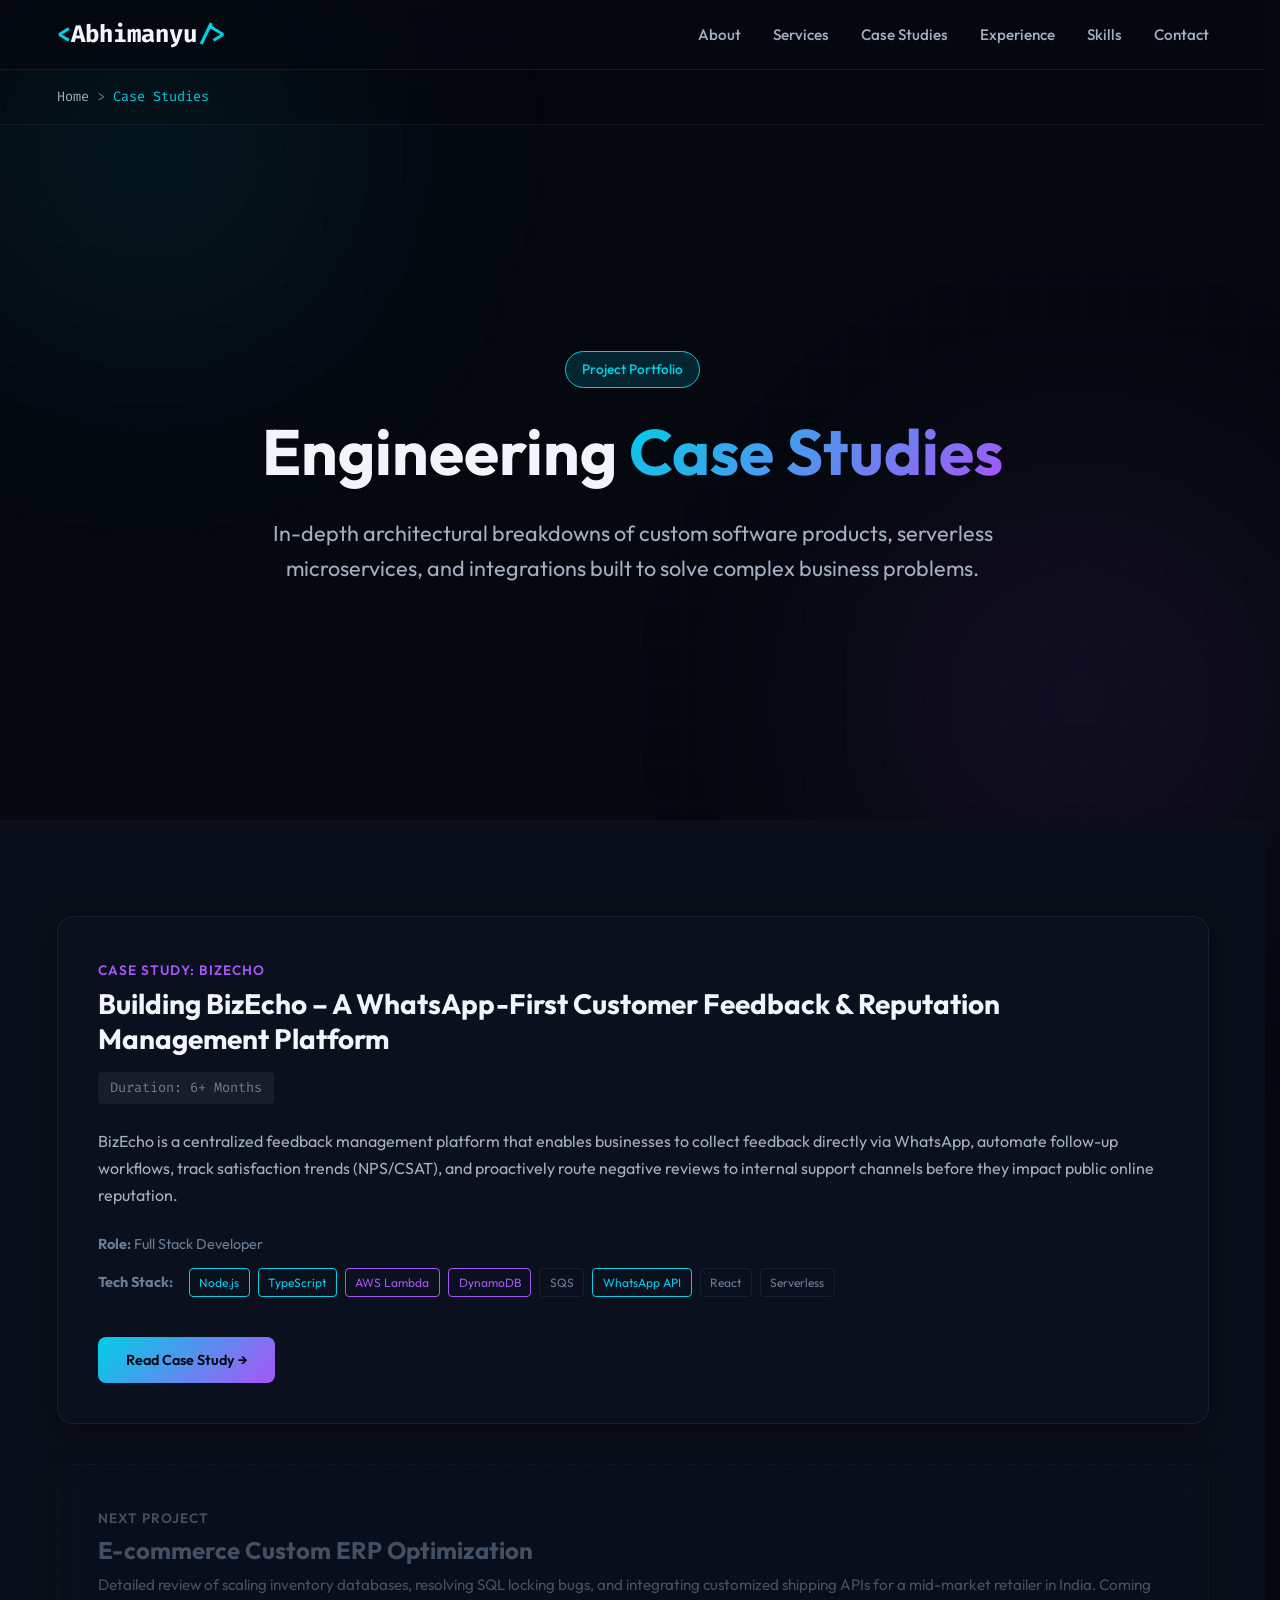
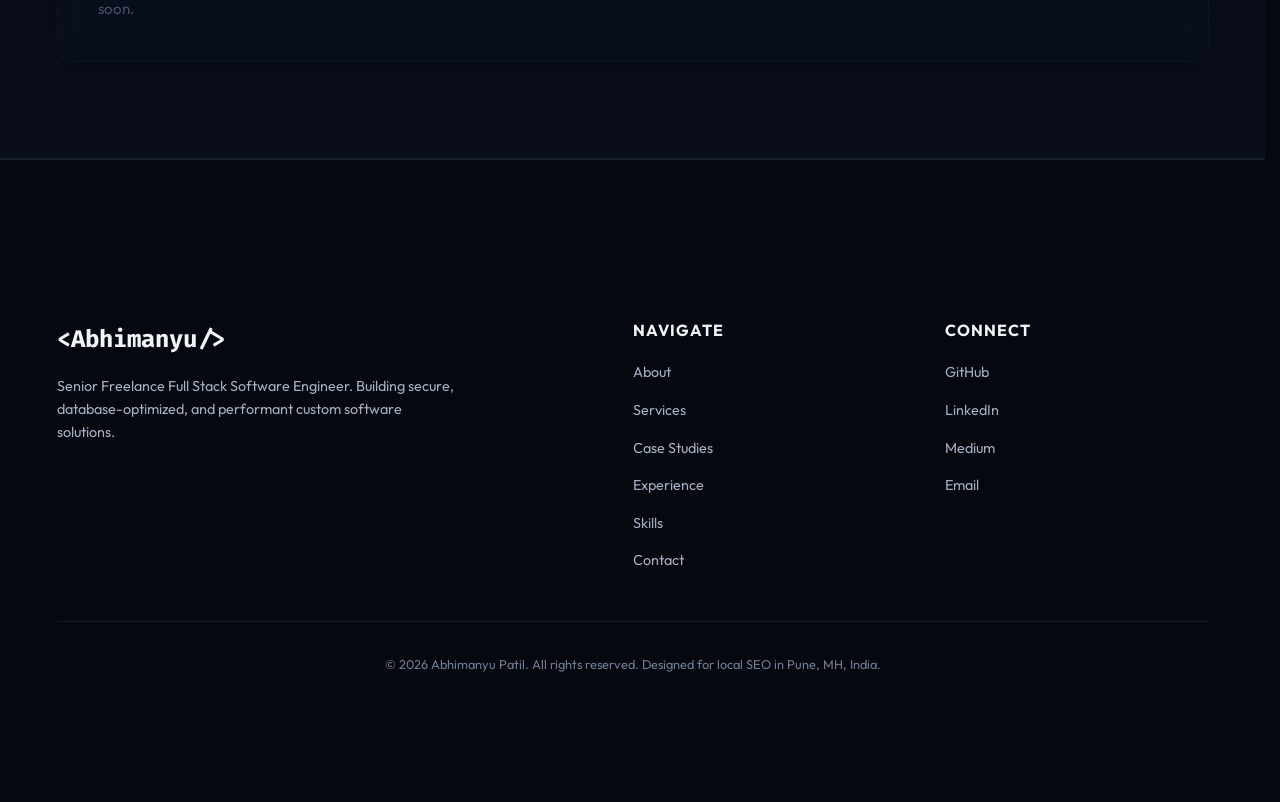
==== case-studies/index.html @ d4acd00a "feat: add BizEcho case study and React developer service subpage" ====
<!DOCTYPE html>
<html lang="en">
<head>
  <meta charset="UTF-8">
  <meta name="viewport" content="width=device-width, initial-scale=1.0">
  
  <!-- Primary SEO Meta Tags -->
  <title>Engineering Case Studies | Abhimanyu Patil - Full Stack Developer</title>
  <meta name="description" content="Explore real-world software engineering case studies. Learn how Abhimanyu Patil builds scalable serverless backends, WhatsApp integrations, and high-performance React frontends.">
  <meta name="keywords" content="full stack developer case studies, serverless backend case study, whatsapp api integration case study, Abhimanyu Patil">
  <meta name="author" content="Abhimanyu Patil">
  <meta name="robots" content="index, follow">
  <link rel="canonical" href="https://freelance.abhimanyupatil.com/case-studies/index.html">
  
  <!-- Open Graph / Facebook -->
  <meta property="og:type" content="website">
  <meta property="og:url" content="https://freelance.abhimanyupatil.com/case-studies/index.html">
  <meta property="og:title" content="Engineering Case Studies | Abhimanyu Patil">
  <meta property="og:description" content="Explore real-world software engineering case studies. Learn how Abhimanyu Patil builds scalable serverless backends, WhatsApp integrations, and high-performance React frontends.">
  <meta property="og:image" content="https://freelance.abhimanyupatil.com/assets/og-image.jpg">

  <!-- Twitter -->
  <meta property="twitter:card" content="summary_large_image">
  <meta property="twitter:url" content="https://freelance.abhimanyupatil.com/case-studies/index.html">
  <meta property="twitter:title" content="Engineering Case Studies | Abhimanyu Patil">
  <meta property="twitter:description" content="Explore real-world software engineering case studies. Learn how Abhimanyu Patil builds scalable serverless backends, WhatsApp integrations, and high-performance React frontends.">
  <meta property="twitter:image" content="https://freelance.abhimanyupatil.com/assets/og-image.jpg">

  <!-- Favicon -->
  <link rel="icon" type="image/svg+xml" href="data:image/svg+xml,<svg xmlns=%22http://www.w3.org/2000/svg%22 viewBox=%220 0 100 100%22><text y=%22.9em%22 font-size=%2290%22>⚡</text></svg>">
  
  <!-- Google Fonts -->
  <link rel="preconnect" href="https://fonts.googleapis.com">
  <link rel="preconnect" href="https://fonts.gstatic.com" crossorigin>
  <link href="https://fonts.googleapis.com/css2?family=Fira+Code:wght@400;500;700&family=Outfit:wght@300;400;500;600;700;800&display=swap" rel="stylesheet">
  
  <!-- Stylesheet (Relative to parent folder) -->
  <link rel="stylesheet" href="../index.css">
</head>
<body>
  <!-- Ambient background glow effects -->
  <div class="ambient-glow glow-1"></div>
  <div class="ambient-glow glow-2"></div>
  <div class="grid-overlay"></div>

  <!-- Navigation Bar -->
  <header class="navbar">
    <div class="navbar-container">
      <a href="../index.html" class="logo">
        <span class="logo-bracket">&lt;</span>Abhimanyu<span class="logo-bracket">/&gt;</span>
      </a>
      <nav>
        <ul class="nav-links">
          <li><a href="../index.html#about">About</a></li>
          <li><a href="../index.html#services">Services</a></li>
          <li><a href="index.html" class="active">Case Studies</a></li>
          <li><a href="../index.html#experience">Experience</a></li>
          <li><a href="../index.html#skills">Skills</a></li>
          <li><a href="../index.html#contact">Contact</a></li>
        </ul>
      </nav>
      <!-- Mobile menu trigger -->
      <button class="mobile-menu-btn" id="mobile-menu-toggle" aria-label="Toggle Menu" aria-expanded="false">
        <span class="bar"></span>
        <span class="bar"></span>
        <span class="bar"></span>
      </button>
    </div>
  </header>

  <!-- Mobile Menu Overlay -->
  <div id="nav-menu" class="mobile-nav">
    <button class="mobile-nav-close" id="mobile-menu-close" aria-label="Close Menu">&times;</button>
    <ul class="mobile-nav-links">
      <li><a href="../index.html#about">About</a></li>
      <li><a href="../index.html#services">Services</a></li>
      <li><a href="index.html">Case Studies</a></li>
      <li><a href="../index.html#experience">Experience</a></li>
      <li><a href="../index.html#skills">Skills</a></li>
      <li><a href="../index.html#contact">Contact</a></li>
    </ul>
  </div>

  <main>
    <!-- Visual Breadcrumb Navigation Trail -->
    <div class="breadcrumb-container" style="background-color: rgba(0,0,0,0.15); border-bottom: 1px solid var(--border-color);">
      <div class="section-container" style="padding-block: 1rem;">
        <nav aria-label="Breadcrumb" class="breadcrumb">
          <ol style="list-style: none; display: flex; gap: 0.5rem; font-size: 0.85rem; color: var(--text-muted); font-family: var(--font-mono); margin: 0; padding: 0;">
            <li><a href="../index.html" style="color: var(--text-secondary); text-decoration: none; transition: color 0.2s;">Home</a></li>
            <li><span style="color: var(--text-muted);">&gt;</span></li>
            <li><span style="color: var(--neon-cyan);">Case Studies</span></li>
          </ol>
        </nav>
      </div>
    </div>

    <!-- Case Studies Hero Section -->
    <section class="hero-section">
      <div class="section-container" style="padding-block: 4rem 2rem;">
        <div class="hero-badge">Project Portfolio</div>
        <h1 class="hero-title">
          Engineering <span class="highlight">Case Studies</span>
        </h1>
        <p class="hero-subtitle">
          In-depth architectural breakdowns of custom software products, serverless microservices, and integrations built to solve complex business problems.
        </p>
      </div>
    </section>

    <!-- Case Studies Grid Section -->
    <section class="experience-section" style="padding-block-start: 0;">
      <div class="section-container">
        <div style="display: grid; grid-template-columns: 1fr; gap: 2.5rem;">
          
          <!-- BizEcho Case Study Tile -->
          <div class="glass-card" style="display: flex; flex-direction: column; gap: 1.5rem; text-align: left; padding: 2.5rem;">
            <div style="display: flex; justify-content: space-between; align-items: flex-start; flex-wrap: wrap; gap: 1rem;">
              <div>
                <span class="section-badge" style="letter-spacing: 1px;">Case Study: BizEcho</span>
                <h2 style="font-size: 1.75rem; margin-top: 0.25rem;">
                  <a href="bizecho.html" style="color: var(--text-primary); text-decoration: none; transition: color 0.2s;" onmouseover="this.style.color='var(--neon-cyan)'" onmouseout="this.style.color='var(--text-primary)'">
                    Building BizEcho – A WhatsApp-First Customer Feedback & Reputation Management Platform
                  </a>
                </h2>
              </div>
              <span class="timeline-duration" style="background-color: rgba(255,255,255,0.05); padding: 0.3rem 0.75rem; border-radius: 4px; font-family: var(--font-mono); font-size: 0.85rem; color: var(--text-muted);">
                Duration: 6+ Months
              </span>
            </div>
            
            <p style="color: var(--text-secondary); line-height: 1.7;">
              BizEcho is a centralized feedback management platform that enables businesses to collect feedback directly via WhatsApp, automate follow-up workflows, track satisfaction trends (NPS/CSAT), and proactively route negative reviews to internal support channels before they impact public online reputation.
            </p>
            
            <div style="display: flex; flex-direction: column; gap: 0.75rem;">
              <div style="font-size: 0.9rem; color: var(--text-muted);">
                <strong>Role:</strong> Full Stack Developer
              </div>
              <div style="display: flex; gap: 0.5rem; flex-wrap: wrap; align-items: center;">
                <span style="font-size: 0.9rem; color: var(--text-muted); margin-right: 0.5rem;"><strong>Tech Stack:</strong></span>
                <span class="seo-tag-item" style="border-color: var(--neon-cyan); color: var(--neon-cyan);">Node.js</span>
                <span class="seo-tag-item" style="border-color: var(--neon-cyan); color: var(--neon-cyan);">TypeScript</span>
                <span class="seo-tag-item" style="border-color: var(--neon-purple); color: var(--neon-purple);">AWS Lambda</span>
                <span class="seo-tag-item" style="border-color: var(--neon-purple); color: var(--neon-purple);">DynamoDB</span>
                <span class="seo-tag-item">SQS</span>
                <span class="seo-tag-item" style="border-color: var(--neon-cyan); color: var(--neon-cyan);">WhatsApp API</span>
                <span class="seo-tag-item">React</span>
                <span class="seo-tag-item">Serverless</span>
              </div>
            </div>
            
            <div style="margin-top: 1rem;">
              <a href="bizecho.html" class="btn btn-primary" style="padding: 0.7rem 1.75rem; font-size: 0.9rem;">
                Read Case Study &rarr;
              </a>
            </div>
          </div>

          <!-- Placeholder for Future Case Study -->
          <div class="glass-card" style="opacity: 0.6; text-align: left; padding: 2.5rem; border-style: dashed;">
            <span class="section-badge" style="letter-spacing: 1px; color: var(--text-muted);">Next Project</span>
            <h3 style="font-size: 1.5rem; margin-top: 0.25rem; color: var(--text-muted);">E-commerce Custom ERP Optimization</h3>
            <p style="color: var(--text-muted); margin-top: 0.5rem; font-size: 0.95rem;">
              Detailed review of scaling inventory databases, resolving SQL locking bugs, and integrating customized shipping APIs for a mid-market retailer in India. Coming soon.
            </p>
          </div>

        </div>
      </div>
    </section>
  </main>

  <!-- Footer -->
  <footer class="footer">
    <div class="section-container">
      <div class="footer-grid">
        <div class="footer-brand">
          <span class="logo">&lt;Abhimanyu/&gt;</span>
          <p>Senior Freelance Full Stack Software Engineer. Building secure, database-optimized, and performant custom software solutions.</p>
        </div>
        <div class="footer-links">
          <h4>Navigate</h4>
          <ul>
            <li><a href="../index.html#about">About</a></li>
            <li><a href="../index.html#services">Services</a></li>
            <li><a href="index.html">Case Studies</a></li>
            <li><a href="../index.html#experience">Experience</a></li>
            <li><a href="../index.html#skills">Skills</a></li>
            <li><a href="../index.html#contact">Contact</a></li>
          </ul>
        </div>
        <div class="footer-socials">
          <h4>Connect</h4>
          <ul>
            <li><a href="https://github.com/abhimanyuPatil/" target="_blank" rel="noopener noreferrer">GitHub</a></li>
            <li><a href="https://www.linkedin.com/in/abhimanyu-patil91/" target="_blank" rel="noopener noreferrer">LinkedIn</a></li>
            <li><a href="https://medium.com/@abhimanyu.patil" target="_blank" rel="noopener noreferrer">Medium</a></li>
            <li><a href="mailto:abhimanyu.patil39@gmail.com">Email</a></li>
          </ul>
        </div>
      </div>
      <div class="footer-bottom">
        <p>&copy; 2026 Abhimanyu Patil. All rights reserved. Designed for local SEO in Pune, MH, India.</p>
      </div>
    </div>
  </footer>

  <!-- Script file (Relative to parent folder) -->
  <script src="../app.js"></script>
</body>
</html>
---- index.css ----
/* Core Design System & Theme Custom Properties */
:root {
  /* HSL Tailored Color Palette */
  --bg-dark: hsl(222, 47%, 4%);
  --bg-deep: hsl(222, 47%, 7%);
  --bg-card: hsla(223, 47%, 10%, 0.45);
  --bg-terminal: hsl(222, 50%, 5%);
  
  --text-primary: hsl(210, 40%, 96%);
  --text-secondary: hsl(215, 20%, 70%);
  --text-muted: hsl(215, 15%, 50%);
  
  --neon-cyan: hsl(186, 100%, 45%);
  --neon-cyan-glow: hsla(186, 100%, 45%, 0.15);
  --neon-purple: hsl(271, 91%, 65%);
  --neon-purple-glow: hsla(271, 91%, 65%, 0.15);
  
  --border-color: hsla(217, 30%, 30%, 0.3);
  --border-glow: hsla(186, 100%, 45%, 0.1);
  --border-hover: hsla(271, 91%, 65%, 0.3);

  /* Fonts */
  --font-sans: 'Outfit', -apple-system, BlinkMacSystemFont, "Segoe UI", Roboto, Helvetica, Arial, sans-serif;
  --font-mono: 'Fira Code', 'Courier New', Courier, monospace;
}

/* Theme Variant 1: Hacker Green */
[data-terminal-theme="hacker"] {
  --neon-cyan: hsl(120, 100%, 50%);
  --neon-cyan-glow: hsla(120, 100%, 50%, 0.15);
  --neon-purple: hsl(120, 80%, 60%);
  --neon-purple-glow: hsla(120, 80%, 60%, 0.15);
  --border-glow: hsla(120, 100%, 50%, 0.1);
  --border-hover: hsla(120, 100%, 50%, 0.4);
}

/* Theme Variant 2: Vaporwave / Cyberpunk */
[data-terminal-theme="cyberpunk"] {
  --neon-cyan: hsl(328, 100%, 54%);
  --neon-cyan-glow: hsla(328, 100%, 54%, 0.15);
  --neon-purple: hsl(180, 100%, 50%);
  --neon-purple-glow: hsla(180, 100%, 50%, 0.15);
  --border-glow: hsla(328, 100%, 54%, 0.15);
  --border-hover: hsla(180, 100%, 50%, 0.4);
}

/* Base Reset & Layout Stability */
*, *::before, *::after {
  box-sizing: border-box;
  margin: 0;
  padding: 0;
}

html {
  scroll-behavior: smooth;
  font-family: var(--font-sans);
  background-color: var(--bg-dark);
  color: var(--text-primary);
  scrollbar-gutter: stable; /* Prevent layout shift when scrollbars toggle */
}

body {
  min-block-size: 100dvb;
  overflow-x: hidden;
  position: relative;
  line-height: 1.6;
}

/* Ambient Background Animations */
.ambient-glow {
  position: fixed;
  border-radius: 50%;
  filter: blur(120px);
  z-index: -2;
  pointer-events: none;
}

.glow-1 {
  inline-size: 500px;
  block-size: 500px;
  background: radial-gradient(circle, var(--neon-cyan-glow) 0%, transparent 70%);
  top: -100px;
  left: -100px;
  animation: pulse-glow 10s infinite alternate ease-in-out;
}

.glow-2 {
  inline-size: 600px;
  block-size: 600px;
  background: radial-gradient(circle, var(--neon-purple-glow) 0%, transparent 70%);
  bottom: -100px;
  right: -100px;
  animation: pulse-glow 12s infinite alternate-reverse ease-in-out;
}

@keyframes pulse-glow {
  0% { transform: scale(1) translate(0, 0); opacity: 0.8; }
  100% { transform: scale(1.2) translate(50px, 30px); opacity: 1; }
}

.grid-overlay {
  position: fixed;
  inset: 0;
  background-image: 
    linear-gradient(to right, hsla(217, 30%, 30%, 0.05) 1px, transparent 1px),
    linear-gradient(to bottom, hsla(217, 30%, 30%, 0.05) 1px, transparent 1px);
  background-size: 40px 40px;
  z-index: -1;
  pointer-events: none;
}

/* Typography Utilities */
h1, h2, h3, h4 {
  font-weight: 700;
  line-height: 1.25;
  color: var(--text-primary);
}

p {
  color: var(--text-secondary);
}

.highlight {
  background: linear-gradient(135deg, var(--neon-cyan), var(--neon-purple));
  -webkit-background-clip: text;
  -webkit-text-fill-color: transparent;
  background-clip: text;
}

.visually-hidden {
  position: absolute;
  width: 1px;
  height: 1px;
  padding: 0;
  margin: -1px;
  overflow: hidden;
  clip: rect(0, 0, 0, 0);
  white-space: nowrap;
  border: 0;
}

/* Semantic Layout Containers */
.section-container {
  max-inline-size: 1200px;
  margin-inline: auto;
  padding-inline: 1.5rem;
  padding-block: 6rem;
}

.grid-2 {
  display: grid;
  grid-template-columns: 1fr;
  gap: 3rem;
  align-items: center;
}

@media (min-width: 768px) {
  .grid-2 {
    grid-template-columns: 1.2fr 0.8fr;
  }
}

/* Glassmorphism Styling System */
.glass-card {
  background: var(--bg-card);
  backdrop-filter: blur(16px);
  -webkit-backdrop-filter: blur(16px);
  border: 1px solid var(--border-color);
  border-radius: 16px;
  padding: 2rem;
  box-shadow: 0 8px 32px 0 rgba(0, 0, 0, 0.37);
  transition: border-color 0.3s ease, box-shadow 0.3s ease, transform 0.3s ease;
}

.glass-card:hover {
  border-color: var(--border-hover);
  box-shadow: 0 8px 32px 0 var(--border-glow);
}

/* Navigation Bar Styles */
.navbar {
  position: sticky;
  top: 0;
  inline-size: 100%;
  background: hsla(222, 47%, 4%, 0.8);
  backdrop-filter: blur(12px);
  -webkit-backdrop-filter: blur(12px);
  border-block-end: 1px solid var(--border-color);
  z-index: 100;
  block-size: 70px;
}

.navbar-container {
  max-inline-size: 1200px;
  margin-inline: auto;
  padding-inline: 1.5rem;
  display: flex;
  justify-content: space-between;
  align-items: center;
  block-size: 100%;
}

.logo {
  font-size: 1.5rem;
  font-weight: 700;
  text-decoration: none;
  color: var(--text-primary);
  font-family: var(--font-mono);
  display: flex;
  align-items: center;
}

.logo-bracket {
  color: var(--neon-cyan);
}

.nav-links {
  display: none;
  list-style: none;
  gap: 2rem;
}

.nav-links a {
  text-decoration: none;
  color: var(--text-secondary);
  font-size: 0.95rem;
  font-weight: 500;
  transition: color 0.2s ease;
}

.nav-links a:hover {
  color: var(--neon-cyan);
}

/* Navigation Popover Menu for Mobile */
.mobile-menu-btn {
  display: flex;
  flex-direction: column;
  justify-content: space-around;
  inline-size: 24px;
  block-size: 18px;
  background: transparent;
  border: none;
  cursor: pointer;
  z-index: 105;
}

.mobile-menu-btn .bar {
  inline-size: 100%;
  block-size: 2px;
  background-color: var(--text-primary);
  transition: 0.3s;
}

@media (min-width: 768px) {
  .nav-links {
    display: flex;
  }
  .mobile-menu-btn {
    display: none;
  }
}

/* Mobile Popover Style */
.mobile-nav {
  position: fixed;
  inset: 0;
  inline-size: 100dvw;
  block-size: 100dvh;
  background-color: var(--bg-dark);
  border: none;
  padding: 3rem 2rem;
  display: none; /* Hidden by default */
  flex-direction: column;
  align-items: center;
  justify-content: center;
  z-index: 200;
}

.mobile-nav.open {
  display: flex; /* Show when open class is added */
}

.mobile-nav-close {
  position: absolute;
  top: 1.5rem;
  right: 1.5rem;
  font-size: 2.5rem;
  background: transparent;
  border: none;
  color: var(--text-primary);
  cursor: pointer;
}

.mobile-nav-links {
  list-style: none;
  display: flex;
  flex-direction: column;
  align-items: center;
  gap: 2.5rem;
}

.mobile-nav-links a {
  text-decoration: none;
  color: var(--text-primary);
  font-size: 1.8rem;
  font-weight: 600;
}

.mobile-nav-links a:hover {
  color: var(--neon-purple);
}

/* Hero Section Styles */
.hero-section {
  display: grid;
  place-items: center;
  min-block-size: calc(85dvh - 70px);
  text-align: center;
  position: relative;
}

.hero-badge {
  background: var(--neon-cyan-glow);
  border: 1px solid var(--neon-cyan);
  color: var(--neon-cyan);
  padding: 0.4rem 1rem;
  border-radius: 9999px;
  font-size: 0.85rem;
  font-weight: 500;
  display: inline-block;
  margin-block-end: 1.5rem;
  text-shadow: 0 0 10px var(--neon-cyan-glow);
}

.hero-title {
  font-size: clamp(2.5rem, 5vw, 4.5rem);
  margin-block-end: 1.5rem;
  max-inline-size: 900px;
  margin-inline: auto;
}

.hero-subtitle {
  font-size: clamp(1.1rem, 2vw, 1.35rem);
  max-inline-size: 750px;
  margin-inline: auto;
  margin-block-end: 2.5rem;
  color: var(--text-secondary);
}

.hero-actions {
  display: flex;
  gap: 1rem;
  justify-content: center;
  flex-wrap: wrap;
  margin-block-end: 3.5rem;
}

.seo-tags-list {
  display: flex;
  gap: 0.75rem;
  justify-content: center;
  flex-wrap: wrap;
}

.seo-tag-item {
  font-size: 0.75rem;
  color: var(--text-muted);
  border: 1px solid var(--border-color);
  padding: 0.25rem 0.6rem;
  border-radius: 4px;
}

/* Button UI Components */
.btn {
  padding: 0.8rem 2rem;
  border-radius: 8px;
  font-weight: 600;
  text-decoration: none;
  display: inline-block;
  cursor: pointer;
  transition: all 0.3s ease;
}

.btn-primary {
  background: linear-gradient(135deg, var(--neon-cyan), var(--neon-purple));
  color: var(--bg-dark);
  border: none;
}

.btn-primary:hover {
  transform: translateY(-2px);
  box-shadow: 0 0 20px hsla(271, 91%, 65%, 0.4);
}

.btn-secondary {
  background: transparent;
  color: var(--text-primary);
  border: 1px solid var(--border-color);
}

.btn-secondary:hover {
  border-color: var(--neon-cyan);
  background-color: var(--neon-cyan-glow);
}

.btn-full {
  inline-size: 100%;
  text-align: center;
}

/* Section Common Header */
.section-badge {
  text-transform: uppercase;
  color: var(--neon-purple);
  font-size: 0.85rem;
  font-weight: 600;
  letter-spacing: 2px;
  margin-block-end: 0.5rem;
}

.section-header {
  text-align: center;
  margin-block-end: 4rem;
}

.section-title {
  font-size: 2.25rem;
  margin-block-end: 1rem;
}

.section-subtitle {
  color: var(--text-secondary);
  max-inline-size: 600px;
  margin-inline: auto;
}

/* Cyber-Terminal Styles */
.terminal-section {
  background-color: var(--bg-deep);
  border-block: 1px solid var(--border-color);
}

.terminal-window {
  inline-size: 100%;
  max-inline-size: 850px;
  margin-inline: auto;
  background-color: var(--bg-terminal);
  border: 1px solid var(--border-color);
  border-radius: 12px;
  box-shadow: 0 20px 40px rgba(0,0,0,0.6);
  overflow: hidden;
  margin-block-end: 2rem;
}

.terminal-titlebar {
  background-color: hsl(222, 50%, 10%);
  border-block-end: 1px solid var(--border-color);
  padding: 0.6rem 1.2rem;
  display: flex;
  justify-content: space-between;
  align-items: center;
}

.terminal-dots {
  display: flex;
  gap: 0.5rem;
}

.terminal-dots .dot {
  inline-size: 12px;
  block-size: 12px;
  border-radius: 50%;
  display: inline-block;
}

.dot.red { background-color: #ff5f56; }
.dot.yellow { background-color: #ffbd2e; }
.dot.green { background-color: #27c93f; }

.terminal-title {
  font-family: var(--font-mono);
  font-size: 0.85rem;
  color: var(--text-muted);
}

.terminal-action-btn {
  background: transparent;
  border: 1px solid var(--border-color);
  color: var(--text-secondary);
  font-family: var(--font-mono);
  font-size: 0.75rem;
  padding: 0.2rem 0.5rem;
  border-radius: 4px;
  cursor: pointer;
  transition: all 0.2s;
}

.terminal-action-btn:hover {
  border-color: var(--neon-cyan);
  color: var(--neon-cyan);
}

.terminal-body {
  padding: 1.5rem;
  font-family: var(--font-mono);
  font-size: 0.9rem;
  block-size: 380px;
  overflow-y: auto;
  color: var(--text-secondary);
  display: flex;
  flex-direction: column;
}

.terminal-body::-webkit-scrollbar {
  inline-size: 6px;
}
.terminal-body::-webkit-scrollbar-track {
  background: var(--bg-terminal);
}
.terminal-body::-webkit-scrollbar-thumb {
  background: var(--border-color);
  border-radius: 3px;
}

.terminal-line {
  margin-block-end: 0.5rem;
  word-break: break-all;
}

.terminal-prompt {
  color: var(--neon-cyan);
  margin-inline-end: 0.5rem;
  font-weight: bold;
}

.terminal-highlight {
  color: var(--neon-purple);
  font-weight: 500;
}

.terminal-prompt-line {
  display: flex;
  align-items: center;
  margin-block-start: auto; /* Pin input prompt line to bottom of scroll */
}

#terminal-input {
  flex: 1;
  background: transparent;
  border: none;
  color: var(--text-primary);
  font-family: var(--font-mono);
  font-size: 0.9rem;
  outline: none;
  caret-color: var(--neon-cyan);
}

.terminal-chips {
  display: flex;
  gap: 0.75rem;
  justify-content: center;
  flex-wrap: wrap;
}

.chip {
  background-color: var(--bg-card);
  border: 1px solid var(--border-color);
  color: var(--text-secondary);
  font-family: var(--font-mono);
  font-size: 0.8rem;
  padding: 0.4rem 1rem;
  border-radius: 9999px;
  cursor: pointer;
  transition: all 0.2s;
}

.chip:hover {
  border-color: var(--neon-cyan);
  color: var(--neon-cyan);
  transform: scale(1.05);
}

/* About Section Visuals */
.about-section {
  border-block-end: 1px solid var(--border-color);
}

.about-text {
  font-size: 1.05rem;
  margin-block-end: 1.5rem;
}

.profile-card {
  text-align: center;
  display: flex;
  flex-direction: column;
  align-items: center;
  gap: 1.5rem;
}

.profile-avatar-container {
  inline-size: 130px;
  block-size: 130px;
  border-radius: 50%;
  overflow: hidden;
  box-shadow: 0 0 25px var(--neon-cyan-glow);
}

.profile-avatar {
  inline-size: 100%;
  block-size: 100%;
}

.profile-meta {
  display: flex;
  flex-direction: column;
  gap: 0.5rem;
  margin-block-start: 1rem;
  font-size: 0.9rem;
  color: var(--text-muted);
}

/* Work Experience Timeline */
.experience-section {
  background-color: var(--bg-deep);
  border-block-end: 1px solid var(--border-color);
}

.timeline {
  position: relative;
  max-inline-size: 800px;
  margin-inline: auto;
  padding-inline-start: 2rem;
}

.timeline::before {
  content: '';
  position: absolute;
  left: 7px;
  top: 0;
  block-size: 100%;
  inline-size: 2px;
  background: linear-gradient(to bottom, var(--neon-cyan), var(--neon-purple));
}

.timeline-item {
  position: relative;
  margin-block-end: 3rem;
}

.timeline-item:last-child {
  margin-block-end: 0;
}

.timeline-dot {
  position: absolute;
  left: -29px;
  top: 24px;
  inline-size: 16px;
  block-size: 16px;
  border-radius: 50%;
  background-color: var(--bg-dark);
  border: 3px solid var(--neon-cyan);
  box-shadow: 0 0 10px var(--neon-cyan-glow);
}

.timeline-item:nth-child(even) .timeline-dot {
  border-color: var(--neon-purple);
  box-shadow: 0 0 10px var(--neon-purple-glow);
}

.timeline-card {
  padding: 1.5rem 2rem;
}

.timeline-header {
  display: flex;
  justify-content: space-between;
  align-items: flex-start;
  flex-wrap: wrap;
  gap: 0.5rem;
  margin-block-end: 1rem;
  border-block-end: 1px solid var(--border-color);
  padding-block-end: 0.75rem;
}

.timeline-role {
  font-size: 1.25rem;
}

.timeline-company {
  color: var(--neon-cyan);
  font-weight: 500;
  font-size: 0.95rem;
}

.timeline-duration {
  font-family: var(--font-mono);
  font-size: 0.85rem;
  color: var(--text-muted);
  background-color: rgba(255,255,255,0.05);
  padding: 0.2rem 0.5rem;
  border-radius: 4px;
}

.timeline-desc {
  font-size: 0.95rem;
}

/* Skills Expertise Cards */
.skills-section {
  border-block-end: 1px solid var(--border-color);
}

.skills-grid {
  display: grid;
  grid-template-columns: repeat(auto-fit, minmax(320px, 1fr));
  gap: 2rem;
}

.skill-category-card h3 {
  font-size: 1.25rem;
  margin-block-end: 1.5rem;
  border-block-end: 1px solid var(--border-color);
  padding-block-end: 0.5rem;
  color: var(--neon-cyan);
}

.skill-category-card:nth-child(even) h3 {
  color: var(--neon-purple);
}

.skills-list {
  list-style: none;
  display: flex;
  flex-direction: column;
  gap: 1.25rem;
}

.skill-info {
  display: flex;
  justify-content: space-between;
  font-size: 0.9rem;
  font-weight: 500;
  margin-block-end: 0.4rem;
}

.skill-progress-bg {
  inline-size: 100%;
  block-size: 6px;
  background-color: rgba(255,255,255,0.07);
  border-radius: 3px;
  overflow: hidden;
}

.skill-progress-bar {
  block-size: 100%;
  background: linear-gradient(to right, var(--neon-cyan), var(--neon-purple));
  inline-size: var(--level);
  border-radius: 3px;
  box-shadow: 0 0 10px var(--neon-cyan-glow);
}

/* Contact Grid & Form Styles */
.contact-section {
  background-color: var(--bg-deep);
  border-block-end: 1px solid var(--border-color);
}

.contact-grid {
  display: grid;
  grid-template-columns: 1fr;
  gap: 3rem;
}

@media (min-width: 768px) {
  .contact-grid {
    grid-template-columns: 0.8fr 1.2fr;
  }
}

.contact-info-panel {
  display: flex;
  flex-direction: column;
  gap: 1.5rem;
}

.info-card {
  display: flex;
  gap: 1.25rem;
  align-items: center;
}

.info-icon {
  font-size: 1.75rem;
}

.info-content h4 {
  font-size: 1rem;
  color: var(--text-muted);
  font-weight: 500;
}

.contact-link {
  color: var(--text-primary);
  text-decoration: none;
  font-weight: 500;
  transition: color 0.2s;
}

.contact-link:hover {
  color: var(--neon-cyan);
}

/* WhatsApp Direct Button Styling */
.whatsapp-card-link {
  text-decoration: none;
  display: block;
  background: linear-gradient(135deg, hsla(142, 70%, 15%, 0.3), var(--bg-card));
  border-color: hsla(142, 70%, 40%, 0.3);
}

.whatsapp-card-link:hover {
  border-color: #00E676;
  box-shadow: 0 0 15px rgba(0, 230, 118, 0.15);
}

.whatsapp-card-content {
  display: flex;
  align-items: center;
  gap: 1.25rem;
}

.whatsapp-icon-wrapper {
  inline-size: 44px;
  block-size: 44px;
}

.whatsapp-logo {
  inline-size: 100%;
  block-size: 100%;
}

.whatsapp-text h4 {
  color: #00E676;
  font-size: 1.1rem;
}

.whatsapp-text p {
  font-size: 0.85rem;
  color: var(--text-secondary);
}

/* Contact Form controls styling */
.contact-form-wrapper fieldset {
  border: none;
}

.contact-form-wrapper legend {
  font-size: 1.5rem;
  font-weight: 600;
  margin-block-end: 1.5rem;
}

.form-group {
  margin-block-end: 1.5rem;
}

.form-group label {
  display: block;
  font-size: 0.85rem;
  font-weight: 600;
  text-transform: uppercase;
  letter-spacing: 1px;
  color: var(--text-muted);
  margin-block-end: 0.5rem;
}

.form-group input,
.form-group textarea {
  inline-size: 100%;
  background-color: rgba(255,255,255,0.03);
  border: 1px solid var(--border-color);
  border-radius: 8px;
  padding: 0.8rem 1.2rem;
  color: var(--text-primary);
  font-family: var(--font-sans);
  font-size: 0.95rem;
  outline: none;
  transition: all 0.3s;
}

.form-group input:focus,
.form-group textarea:focus {
  border-color: var(--neon-cyan);
  background-color: rgba(255,255,255,0.06);
  box-shadow: 0 0 10px var(--neon-cyan-glow);
}

.form-status {
  margin-block-start: 1rem;
  font-size: 0.9rem;
  font-family: var(--font-mono);
}

.form-status.success {
  color: #27c93f;
}

.form-status.error {
  color: #ff5f56;
}

/* Footer Section */
.footer {
  background-color: var(--bg-dark);
  border-block-start: 1px solid var(--border-color);
  padding-block-start: 4rem;
}

.footer-grid {
  display: grid;
  grid-template-columns: 1fr;
  gap: 3rem;
  margin-block-end: 3rem;
}

@media (min-width: 768px) {
  .footer-grid {
    grid-template-columns: 2fr 1fr 1fr;
  }
}

.footer-brand .logo {
  margin-block-end: 1rem;
}

.footer-brand p {
  font-size: 0.9rem;
  max-inline-size: 400px;
}

.footer-links h4,
.footer-socials h4 {
  font-size: 1rem;
  margin-block-end: 1.2rem;
  color: var(--text-primary);
  text-transform: uppercase;
  letter-spacing: 1px;
}

.footer-links ul,
.footer-socials ul {
  list-style: none;
  display: flex;
  flex-direction: column;
  gap: 0.75rem;
}

.footer-links a,
.footer-socials a {
  text-decoration: none;
  color: var(--text-secondary);
  font-size: 0.9rem;
  transition: color 0.2s;
}

.footer-links a:hover,
.footer-socials a:hover {
  color: var(--neon-cyan);
}

.footer-bottom {
  border-block-start: 1px solid var(--border-color);
  padding-block: 2rem;
  text-align: center;
}

.footer-bottom p {
  font-size: 0.8rem;
  color: var(--text-muted);
}
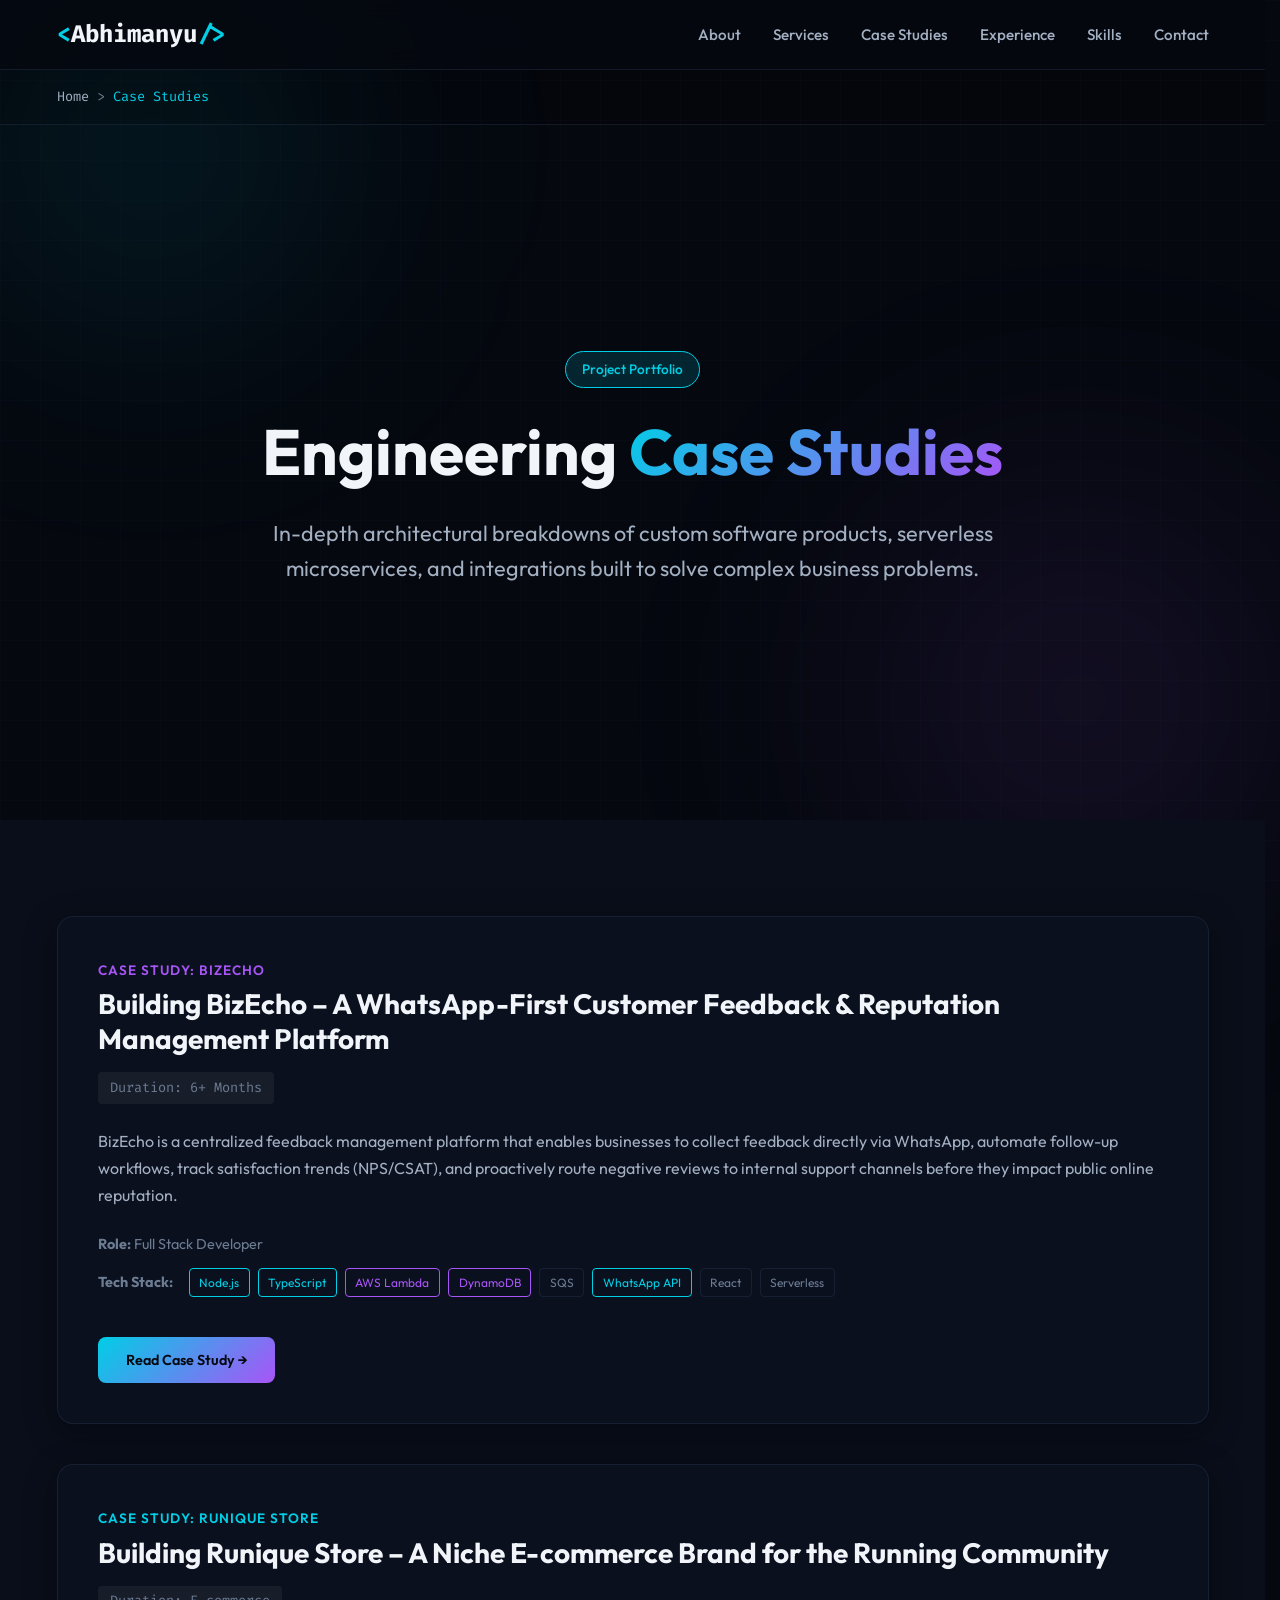
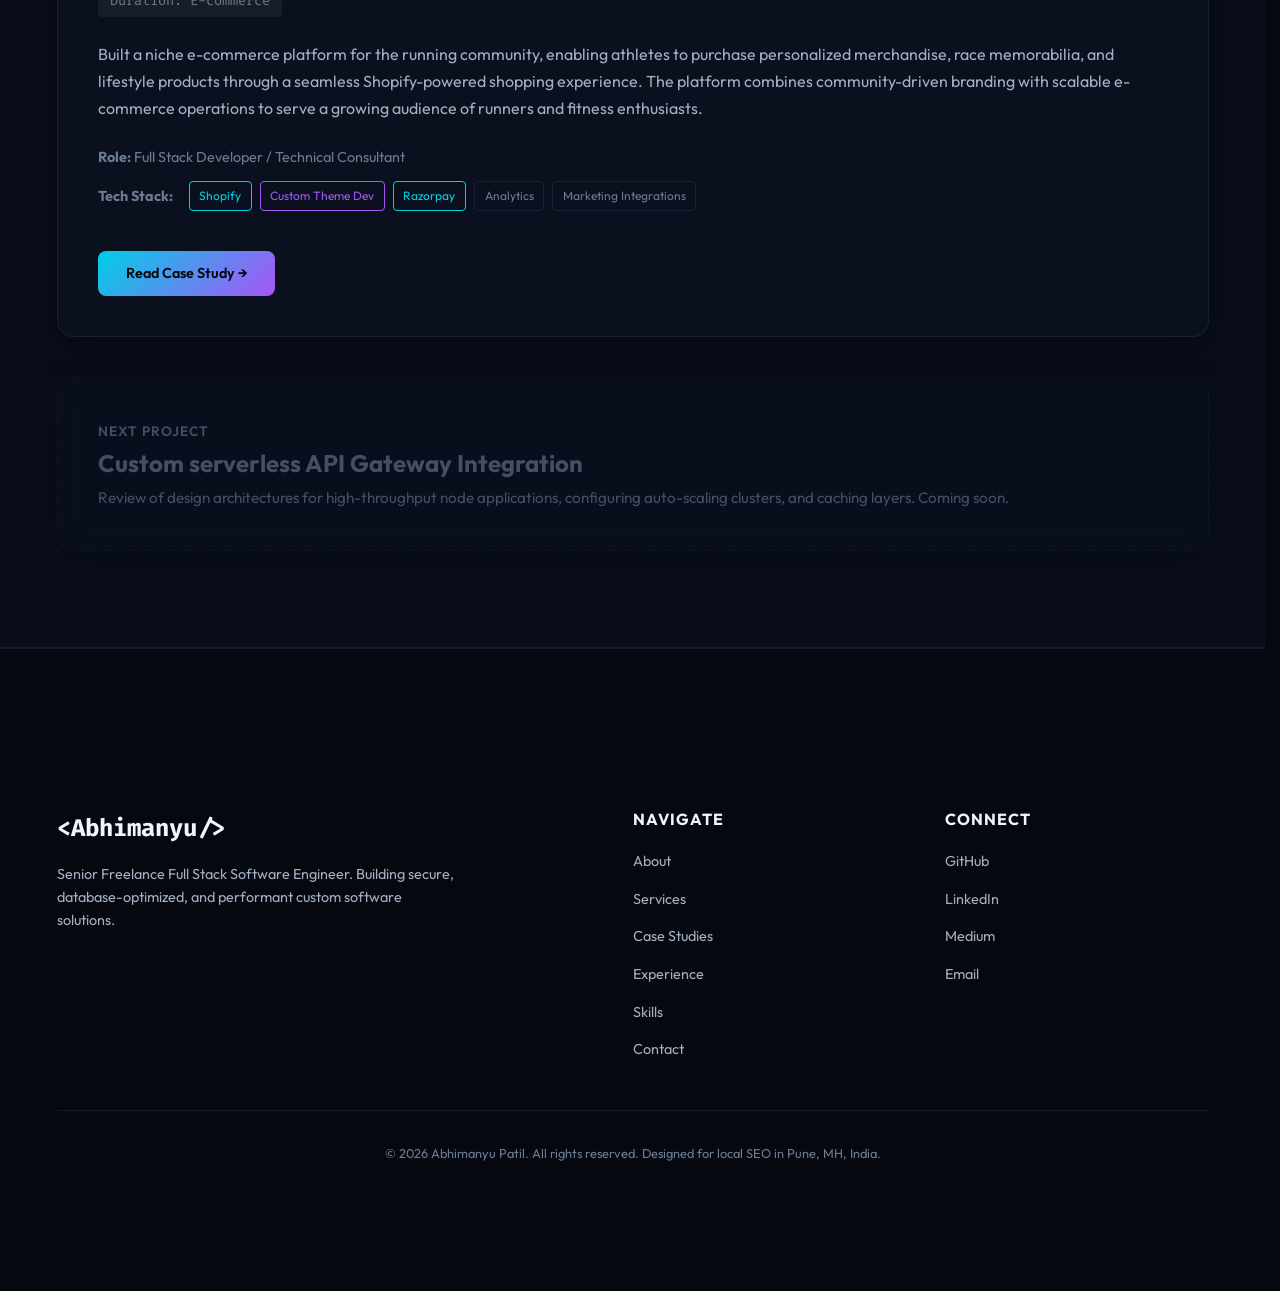
==== commit 31644fb0: "feat: add Runique Store e-commerce case study" ====
--- a/case-studies/index.html
+++ b/case-studies/index.html
@@ -157,12 +157,53 @@
             </div>
           </div>
 
+          <!-- Runique Store Case Study Tile -->
+          <div class="glass-card" style="display: flex; flex-direction: column; gap: 1.5rem; text-align: left; padding: 2.5rem;">
+            <div style="display: flex; justify-content: space-between; align-items: flex-start; flex-wrap: wrap; gap: 1rem;">
+              <div>
+                <span class="section-badge" style="letter-spacing: 1px; color: var(--neon-cyan); border-color: var(--neon-cyan);">Case Study: Runique Store</span>
+                <h2 style="font-size: 1.75rem; margin-top: 0.25rem;">
+                  <a href="runique.html" style="color: var(--text-primary); text-decoration: none; transition: color 0.2s;" onmouseover="this.style.color='var(--neon-cyan)'" onmouseout="this.style.color='var(--text-primary)'">
+                    Building Runique Store – A Niche E-commerce Brand for the Running Community
+                  </a>
+                </h2>
+              </div>
+              <span class="timeline-duration" style="background-color: rgba(255,255,255,0.05); padding: 0.3rem 0.75rem; border-radius: 4px; font-family: var(--font-mono); font-size: 0.85rem; color: var(--text-muted);">
+                Duration: E-commerce
+              </span>
+            </div>
+            
+            <p style="color: var(--text-secondary); line-height: 1.7;">
+              Built a niche e-commerce platform for the running community, enabling athletes to purchase personalized merchandise, race memorabilia, and lifestyle products through a seamless Shopify-powered shopping experience. The platform combines community-driven branding with scalable e-commerce operations to serve a growing audience of runners and fitness enthusiasts.
+            </p>
+            
+            <div style="display: flex; flex-direction: column; gap: 0.75rem;">
+              <div style="font-size: 0.9rem; color: var(--text-muted);">
+                <strong>Role:</strong> Full Stack Developer / Technical Consultant
+              </div>
+              <div style="display: flex; gap: 0.5rem; flex-wrap: wrap; align-items: center;">
+                <span style="font-size: 0.9rem; color: var(--text-muted); margin-right: 0.5rem;"><strong>Tech Stack:</strong></span>
+                <span class="seo-tag-item" style="border-color: var(--neon-cyan); color: var(--neon-cyan);">Shopify</span>
+                <span class="seo-tag-item" style="border-color: var(--neon-purple); color: var(--neon-purple);">Custom Theme Dev</span>
+                <span class="seo-tag-item" style="border-color: var(--neon-cyan); color: var(--neon-cyan);">Razorpay</span>
+                <span class="seo-tag-item">Analytics</span>
+                <span class="seo-tag-item">Marketing Integrations</span>
+              </div>
+            </div>
+            
+            <div style="margin-top: 1rem;">
+              <a href="runique.html" class="btn btn-primary" style="padding: 0.7rem 1.75rem; font-size: 0.9rem;">
+                Read Case Study &rarr;
+              </a>
+            </div>
+          </div>
+
           <!-- Placeholder for Future Case Study -->
           <div class="glass-card" style="opacity: 0.6; text-align: left; padding: 2.5rem; border-style: dashed;">
             <span class="section-badge" style="letter-spacing: 1px; color: var(--text-muted);">Next Project</span>
-            <h3 style="font-size: 1.5rem; margin-top: 0.25rem; color: var(--text-muted);">E-commerce Custom ERP Optimization</h3>
+            <h3 style="font-size: 1.5rem; margin-top: 0.25rem; color: var(--text-muted);">Custom serverless API Gateway Integration</h3>
             <p style="color: var(--text-muted); margin-top: 0.5rem; font-size: 0.95rem;">
-              Detailed review of scaling inventory databases, resolving SQL locking bugs, and integrating customized shipping APIs for a mid-market retailer in India. Coming soon.
+              Review of design architectures for high-throughput node applications, configuring auto-scaling clusters, and caching layers. Coming soon.
             </p>
           </div>
 
